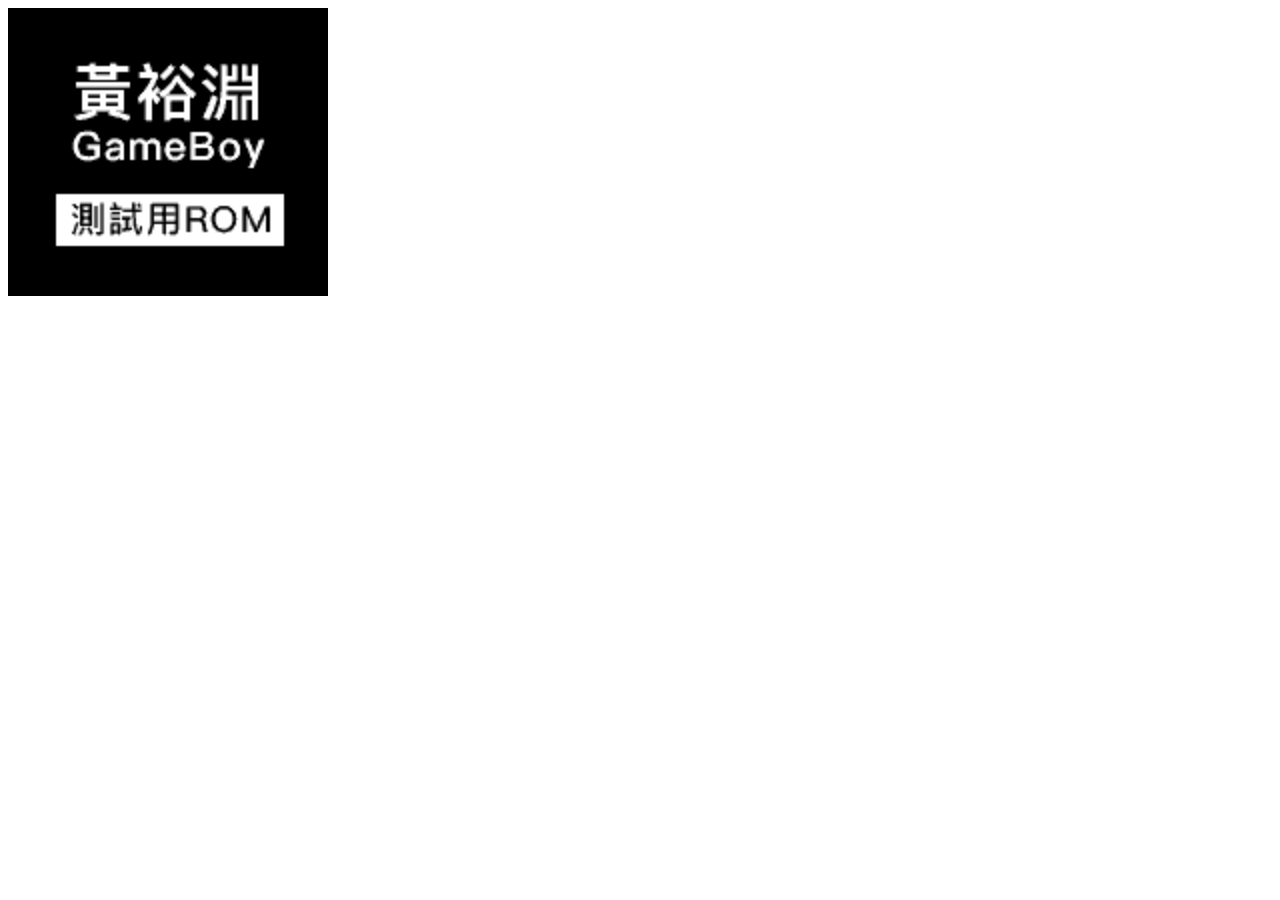
==== index.html @ 043f4d58 "Add files via upload" ====
<!DOCTYPE html>
<html lang="en">

<head>
    <meta charset="UTF-8">
    <meta name="viewport" content="width=device-width, initial-scale=1.0">
    <title>Document</title>
</head>

<body>
    <canvas id="bootLogo" width="192" height="32">

    </canvas>
    <!-- <script src="script/cartridge.js"></script>
    <script src="script/ppu.js"></script>
    <script src="script/apu.js"></script>
    <script src="script/interrupt-controller.js"></script>
    <script src="script/timer.js"></script>
    <script src="script/joypad.js"></script>
    <script src="script/wram.js"></script>
    <script src="script/cpu.js"></script>
    <script src="script/gb.js"></script> -->
    <script type="module" src="script/main.js"></script>

</body>

</html>
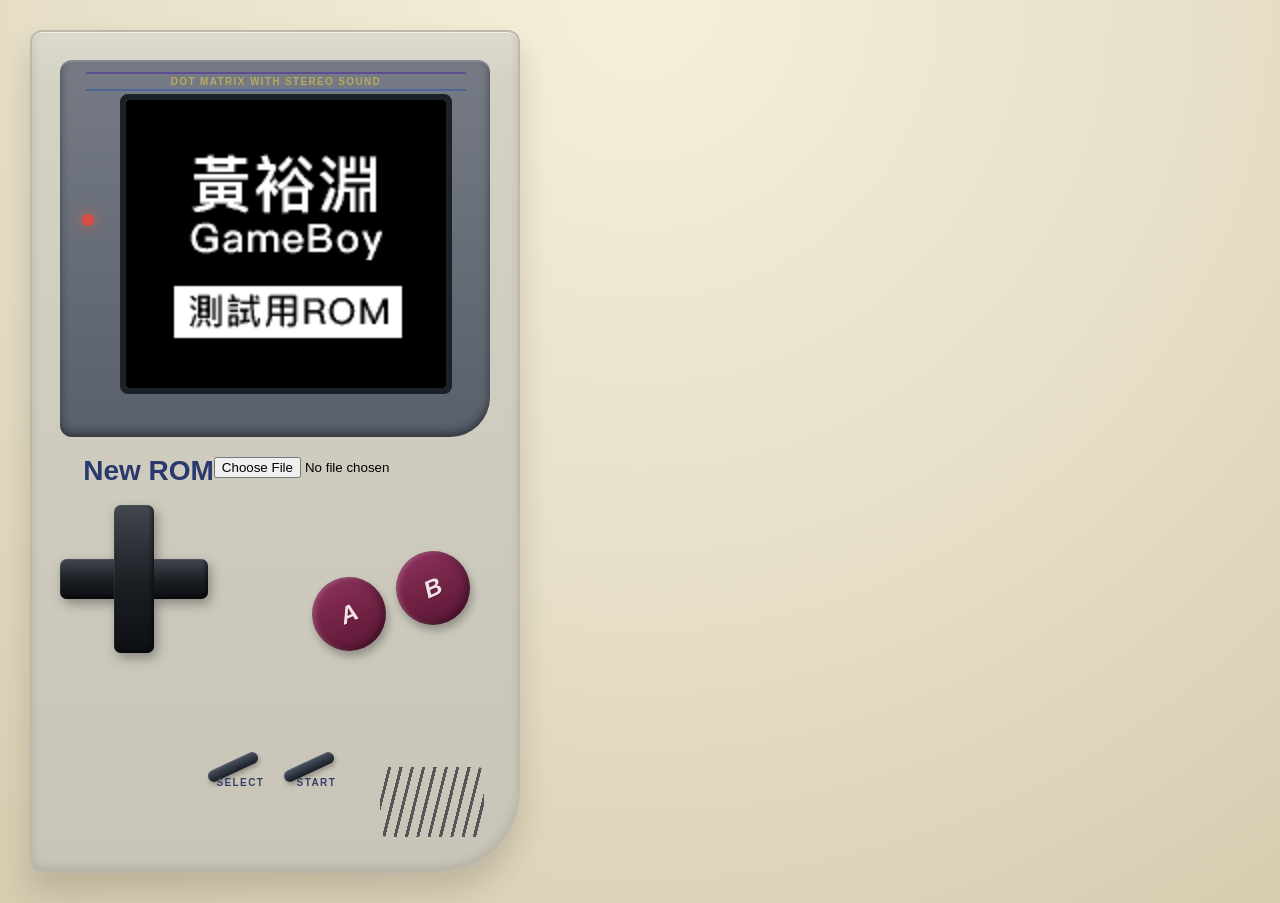
==== commit 03ba8563: "新增上傳ROM與修改UI RWD 修改main.js 讓模擬器可以讀取使用者自己上傳的ROM 以及新增UI RWD" ====
--- a/index.html
+++ b/index.html
@@ -5,12 +5,44 @@
     <meta charset="UTF-8">
     <meta name="viewport" content="width=device-width, initial-scale=1.0">
     <title>Document</title>
+    <link rel="stylesheet" href="css/reset.css">
+    <link rel="stylesheet" href="css/style.css">
+    <link rel="stylesheet" href="css/style-dmg.css">
+    <link rel="stylesheet" href="css/style-mobile.css">
 </head>
 
 <body>
-    <canvas id="bootLogo" width="192" height="32">
 
-    </canvas>
+
+    <div class="gameboy">
+        <div class="display">
+            <div class="display-content">
+                <canvas id="bootLogo" width="320" height="288"></canvas>
+            </div>
+
+        </div>
+        <div class="rom-input"><span>New ROM</span><input id="rom-input" type="file" accept=".gb"></div>
+
+        <div class="joypad" id="joypad">
+            <div class="crosspad" id="crosspad">
+                <button class="up" data-key="ArrowUp" id="up-button"></button>
+                <button class="down" data-key="ArrowDown" id="down-button"></button>
+                <button class="right" data-key="ArrowRight" id="right-button"></button>
+                <button class="left" data-key="ArrowLeft" id="left-button"></button>
+            </div>
+
+            <button class="round-button a-button" data-key="KeyZ" id="a-button">A</button>
+            <button class="round-button b-button" data-key="KeyX" id="b-button">B</button>
+
+            <button class="square-button select-button" data-key="ShiftLeft" id="select-button"></button>
+            <button class="square-button enter-button" data-key="Enter" id="start-button"></button>
+
+        </div>
+
+    </div>
+
+
+
     <!-- <script src="script/cartridge.js"></script>
     <script src="script/ppu.js"></script>
     <script src="script/apu.js"></script>
@@ -24,4 +56,4 @@
 
 </body>
 
-</html>
+</html>
--- a/css/style.css
+++ b/css/style.css
@@ -0,0 +1,171 @@
+:root {
+    --shell-color: lightgray;
+    --display-color: #555;
+    --dpad-color: #222;
+    --action-button-color: #641d3b;
+    --system-button-color: #0b0d21;
+    --panel-radius: 20px;
+    --shell-corner-radius: 60px;
+    --shell-shadow: 5px 5px 20px rgba(0, 0, 0, 0.5), inset 2px 2px 5px rgba(255, 255, 255, 0.75), inset -2px -2px 5px rgba(0, 0, 0, 0.5);
+    --panel-shadow: inset 0 0 10px rgba(0, 0, 0, 0.5), inset 0 0 4px rgba(0, 0, 0, 0.5);
+    --button-shadow: inset 2px 2px 5px rgba(255, 255, 255, 0.25), inset 0 0 4px rgba(0, 0, 0, 0.5), 1px 1px 3px rgba(0, 0, 0, 0.75);
+}
+
+body {
+    padding: 30px;
+}
+
+.gameboy {
+    display: inline-block;
+    padding: 50px 50px 100px;
+    background: var(--shell-color);
+    border-radius: var(--panel-radius) var(--panel-radius) var(--shell-corner-radius) var(--panel-radius);
+    box-shadow: var(--shell-shadow);
+}
+
+.display {
+    position: relative;
+    padding: 20px 30px 20px 80px;
+    background: var(--display-color);
+    border-radius: var(--panel-radius);
+    box-shadow: var(--panel-shadow);
+}
+
+.display::after {
+    content: "";
+    position: absolute;
+    top: 131px;
+    left: 43px;
+    display: block;
+    width: 10px;
+    height: 10px;
+    background: white;
+    border-radius: 999px;
+    box-shadow: 0 0 10px rgba(255, 0, 0, 1), inset 0 0 10px rgba(255, 0, 0, 1), inset 0 0 6px rgba(255, 0, 0, 1);
+}
+
+.display-content {
+    display: inline-block;
+    overflow: hidden;
+    border-radius: 20px;
+}
+
+.joypad {
+    position: relative;
+    width: 430px;
+    /* padding-top: 50px; */
+}
+
+.crosspad {
+    position: relative;
+    width: 140px;
+    height: 140px;
+    filter: drop-shadow(2px 2px 4px rgba(0, 0, 0, 0.75));
+}
+
+.crosspad::after,
+.crosspad::before {
+    content: "";
+    position: absolute;
+    top: 0;
+    left: 50px;
+    width: 40px;
+    height: 140px;
+    background: var(--dpad-color);
+    border-radius: 5px;
+}
+
+.crosspad::before {
+    top: 50px;
+    left: 0;
+    width: 140px;
+    height: 40px;
+}
+
+.crosspad button {
+    position: absolute;
+    z-index: 100;
+    width: 40px;
+    height: 40px;
+    border: none;
+    background: transparent;
+    cursor: pointer;
+}
+
+.crosspad .up,
+.crosspad .down {
+    left: 50px;
+}
+
+.crosspad .up {
+    top: 0;
+}
+
+.crosspad .down {
+    bottom: 0;
+}
+
+.crosspad .left,
+.crosspad .right {
+    top: 50px;
+}
+
+.crosspad .left {
+    left: 0;
+}
+
+.crosspad .right {
+    right: 0;
+}
+
+.round-button {
+    position: absolute;
+    width: 80px;
+    height: 80px;
+    border: none;
+    border-radius: 999px;
+    color: antiquewhite;
+    font-size: 20px;
+    background: var(--action-button-color);
+    box-shadow: var(--button-shadow);
+    cursor: pointer;
+}
+
+.a-button {
+    top: 70px;
+    left: 237px;
+}
+
+.b-button {
+    top: 50px;
+    left: 344px;
+}
+
+.square-button {
+    position: absolute;
+    bottom: -30px;
+    left: 150px;
+    width: 50px;
+    height: 10px;
+    border: none;
+    border-radius: 10px;
+    background: var(--system-button-color);
+    transform: rotate(-30deg);
+    cursor: pointer;
+}
+
+.enter-button {
+    left: 220px;
+}
+
+.rom-input {
+    display: flex;
+    justify-content: center;
+    padding: 20px 10px;
+}
+
+.rom-input span {
+    color: #29396e;
+    font-size: 28px;
+    font-weight: 700;
+}
--- a/css/style-dmg.css
+++ b/css/style-dmg.css
@@ -0,0 +1,216 @@
+/* Load this file after style.css to apply the DMG skin. */
+
+:root {
+    --dmg-shell-top: #dddace;
+    --dmg-shell-bottom: #c8c5b8;
+    --dmg-shell-edge: #bdb9aa;
+    --dmg-bezel-top: #767b85;
+    --dmg-bezel-bottom: #59606b;
+    --dmg-purple: #5d4d95;
+    --dmg-blue: #4b679a;
+    --dmg-gold: #b9a95f;
+    --dmg-screen: #99a36a;
+    --dmg-screen-shadow: #667048;
+    --dmg-button-top: #8a2f5a;
+    --dmg-button-bottom: #5d1838;
+    --dmg-system-top: #4a5361;
+    --dmg-system-bottom: #181d26;
+    --dmg-ink: #23262d;
+}
+
+body {
+    background: radial-gradient(circle at top, #f6f0da 0, #e6dec6 55%, #d6ccb0 100%);
+    font-family: Arial, Helvetica, sans-serif;
+}
+
+.gameboy {
+    position: relative;
+    padding: 28px 28px 116px;
+    background: linear-gradient(180deg, var(--dmg-shell-top) 0, #d4d1c5 50px, var(--dmg-shell-bottom) 100%);
+    border: 2px solid var(--dmg-shell-edge);
+    border-radius: 12px 12px 82px 12px;
+    box-shadow: 0 18px 30px rgba(54, 47, 33, 0.18), inset 0 1px 0 rgba(255, 255, 255, 0.65), inset 0 -4px 8px rgba(104, 95, 79, 0.2);
+}
+
+.gameboy::after {
+    content: "";
+    position: absolute;
+    right: 34px;
+    bottom: 34px;
+    width: 104px;
+    height: 70px;
+    background: repeating-linear-gradient(104deg, transparent 0 8px, rgba(35, 38, 45, 0.88) 8px 11px);
+    border-radius: 6px;
+    opacity: 0.8;
+    pointer-events: none;
+}
+
+.display {
+    padding: 34px 24px 40px 60px;
+    background: linear-gradient(180deg, var(--dmg-bezel-top) 0, var(--dmg-bezel-bottom) 100%);
+    border-radius: 12px 12px 40px 12px;
+    box-shadow: inset 0 2px 0 rgba(255, 255, 255, 0.18), inset 0 -4px 10px rgba(0, 0, 0, 0.45);
+}
+
+.display::before {
+    content: "DOT MATRIX WITH STEREO SOUND";
+    position: absolute;
+    top: 12px;
+    left: 26px;
+    right: 24px;
+    padding: 3px 0 2px;
+    border-top: 2px solid var(--dmg-purple);
+    border-bottom: 2px solid var(--dmg-blue);
+    color: var(--dmg-gold);
+    font-size: 10px;
+    font-weight: 700;
+    letter-spacing: 1.35px;
+    text-align: center;
+}
+
+.display::after {
+    top: 154px;
+    left: 22px;
+    width: 12px;
+    height: 12px;
+    background: #d74d46;
+    box-shadow: 0 0 14px rgba(255, 89, 74, 0.8);
+}
+
+.display-content {
+    position: relative;
+    border: 6px solid #1c2128;
+    border-radius: 8px;
+    background: var(--dmg-screen);
+    box-shadow: inset 0 0 0 2px rgba(255, 255, 255, 0.08), inset 0 0 18px rgba(58, 65, 38, 0.42);
+}
+
+.display-content canvas {
+    display: block;
+    background: linear-gradient(180deg, #a2ac74 0, var(--dmg-screen) 100%);
+}
+
+.joypad {
+    min-height: 250px;
+    /* padding-top: 74px; */
+}
+
+/* .joypad::before {
+    content: "Nick's GAME BOY";
+    position: absolute;
+    top: 4px;
+    left: 122px;
+    color: #29396e;
+    font-size: 28px;
+    font-weight: 700;
+    letter-spacing: -0.7px;
+} */
+
+.crosspad {
+    width: 148px;
+    height: 148px;
+    filter: drop-shadow(3px 5px 6px rgba(0, 0, 0, 0.32));
+}
+
+.crosspad::after,
+.crosspad::before {
+    left: 54px;
+    width: 40px;
+    height: 148px;
+    background: linear-gradient(180deg, #424850 0, #1a1d22 55%, #0d0f13 100%);
+    border-radius: 7px;
+    box-shadow: inset 1px 1px 0 rgba(255, 255, 255, 0.08), inset -2px -2px 4px rgba(0, 0, 0, 0.58);
+}
+
+.crosspad::before {
+    top: 54px;
+    left: 0;
+    width: 148px;
+    height: 40px;
+}
+
+.crosspad button {
+    width: 40px;
+    height: 40px;
+    border-radius: 8px;
+    appearance: none;
+}
+
+.crosspad .up,
+.crosspad .down {
+    left: 54px;
+}
+
+.crosspad .left,
+.crosspad .right {
+    top: 54px;
+}
+
+.round-button {
+    width: 74px;
+    height: 74px;
+    background: linear-gradient(180deg, var(--dmg-button-top) 0, #712244 55%, var(--dmg-button-bottom) 100%);
+    box-shadow: inset 2px 2px 5px rgba(255, 255, 255, 0.2), inset -3px -3px 7px rgba(0, 0, 0, 0.35), 0 6px 8px rgba(0, 0, 0, 0.28);
+    color: #f0e3e7;
+    font-size: 24px;
+    font-style: italic;
+    font-weight: 700;
+    text-shadow: 0 1px 1px rgba(0, 0, 0, 0.24);
+    transform: rotate(-24deg);
+}
+
+.a-button {
+    top: 72px;
+    left: 252px;
+}
+
+.b-button {
+    top: 46px;
+    left: 336px;
+}
+
+.square-button {
+    bottom: -18px;
+    width: 54px;
+    height: 12px;
+    background: linear-gradient(180deg, var(--dmg-system-top) 0, var(--dmg-system-bottom) 100%);
+    border-radius: 12px;
+    box-shadow: inset 1px 1px 1px rgba(255, 255, 255, 0.1), 0 3px 4px rgba(0, 0, 0, 0.28);
+    transform: rotate(-25deg);
+}
+
+.select-button {
+    left: 146px;
+}
+
+.enter-button {
+    left: 222px;
+}
+
+.select-button::after,
+.enter-button::after {
+    position: absolute;
+    top: 18px;
+    left: 50%;
+    color: #354067;
+    font-size: 10px;
+    font-weight: 700;
+    letter-spacing: 1.4px;
+    transform: translateX(-50%) rotate(25deg);
+}
+
+.select-button::after {
+    content: "SELECT";
+}
+
+.enter-button::after {
+    content: "START";
+}
+
+.round-button:active {
+    transform: translateY(2px) rotate(-24deg);
+}
+
+.square-button:active {
+    transform: translateY(1px) rotate(-25deg);
+}
--- a/css/style-mobile.css
+++ b/css/style-mobile.css
@@ -0,0 +1,182 @@
+/* Load this file after style-dmg.css for mobile layout overrides. */
+
+@media (max-width: 480px) {
+    body {
+        padding: 8px 0 24px;
+        overflow-x: hidden;
+    }
+
+    .gameboy {
+        display: block;
+        box-sizing: border-box;
+        width: 100%;
+        max-width: 360px;
+        margin: 0 auto;
+        padding: 10px 0 28px;
+        border-width: 0;
+        border-radius: 24px;
+        box-shadow: none;
+    }
+
+    .gameboy::after {
+        display: none;
+    }
+
+    .display {
+        box-sizing: border-box;
+        width: 320px;
+        margin: 0 auto;
+        padding: 24px 0 18px;
+        border-radius: 16px;
+    }
+
+    .display::before {
+        top: 8px;
+        left: 10px;
+        right: 10px;
+        padding: 2px 0;
+        font-size: 8px;
+        letter-spacing: 1px;
+    }
+
+    .display::after {
+        top: 147px;
+        left: 8px;
+        width: 10px;
+        height: 10px;
+    }
+
+    .display-content {
+        border-width: 0;
+        border-radius: 0;
+    }
+
+    .display-content canvas,
+    #bootLogo {
+        display: block;
+        width: 320px;
+        height: 288px;
+        max-width: none;
+        max-height: none;
+    }
+
+    .joypad {
+        display: grid;
+        grid-template-columns: 124px 64px 64px;
+        grid-template-rows: 72px 40px;
+        grid-template-areas:
+            "dpad b a"
+            "dpad select start";
+        justify-content: space-between;
+        align-items: end;
+        width: 320px;
+        min-height: 0;
+        margin: 0 auto;
+        /* padding-top: 56px; */
+        column-gap: 10px;
+        row-gap: 14px;
+    }
+
+    .joypad::before {
+        top: 4px;
+        left: 0;
+        width: 320px;
+        font-size: 18px;
+        letter-spacing: -0.3px;
+        text-align: center;
+        transform: none;
+    }
+
+    .crosspad {
+        grid-area: dpad;
+        width: 124px;
+        height: 124px;
+        align-self: end;
+        filter: drop-shadow(2px 4px 5px rgba(0, 0, 0, 0.28));
+    }
+
+    .crosspad::after,
+    .crosspad::before {
+        left: 42px;
+        width: 40px;
+        height: 124px;
+    }
+
+    .crosspad::before {
+        top: 42px;
+        left: 0;
+        width: 124px;
+        height: 40px;
+    }
+
+    .crosspad .up,
+    .crosspad .down {
+        left: 42px;
+    }
+
+    .crosspad .left,
+    .crosspad .right {
+        top: 42px;
+    }
+
+    .round-button,
+    .square-button {
+        position: static;
+        justify-self: center;
+        align-self: center;
+        touch-action: manipulation;
+        -webkit-tap-highlight-color: transparent;
+    }
+
+    .round-button {
+        width: 64px;
+        height: 64px;
+        font-size: 22px;
+        transform: rotate(-18deg);
+    }
+
+    .a-button {
+        grid-area: a;
+        align-self: start;
+    }
+
+    .b-button {
+        grid-area: b;
+        align-self: end;
+        transform: translateY(14px) rotate(-18deg);
+    }
+
+    .square-button {
+        width: 56px;
+        height: 14px;
+        transform: rotate(-20deg);
+    }
+
+    .select-button {
+        grid-area: select;
+    }
+
+    .enter-button {
+        grid-area: start;
+    }
+
+    .select-button::after,
+    .enter-button::after {
+        top: 18px;
+        font-size: 9px;
+        letter-spacing: 1px;
+        transform: translateX(-50%) rotate(20deg);
+    }
+
+    .a-button:active {
+        transform: translateY(2px) rotate(-18deg);
+    }
+
+    .b-button:active {
+        transform: translateY(16px) rotate(-18deg);
+    }
+
+    .square-button:active {
+        transform: translateY(1px) rotate(-20deg);
+    }
+}
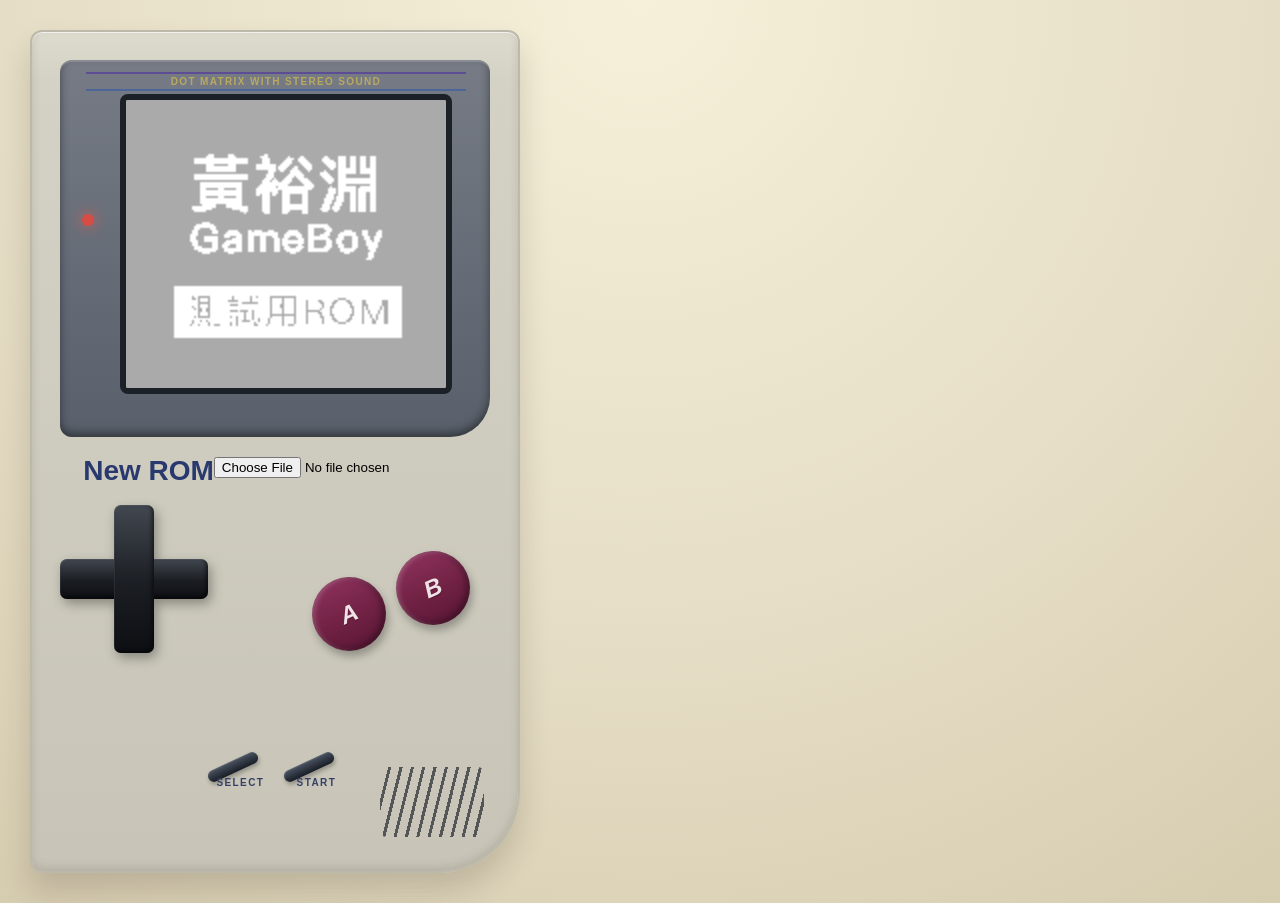
==== commit 873bd0e1: "Add files via upload" ====
--- a/index.html
+++ b/index.html
@@ -4,7 +4,21 @@
 <head>
     <meta charset="UTF-8">
     <meta name="viewport" content="width=device-width, initial-scale=1.0">
-    <title>Document</title>
+    <title>裕淵的GB模擬器</title>
+    <link rel="canonical" href="https://nickhuang1121.github.io/gameboy-emulator-js/">
+    <meta name="description" content="在瀏覽器中遊玩的 Game Boy 模擬器。">
+    <meta property="og:type" content="website">
+    <meta property="og:url" content="https://nickhuang1121.github.io/gameboy-emulator-js/">
+    <meta property="og:title" content="裕淵的GB模擬器">
+    <meta property="og:description" content="在瀏覽器中遊玩的 Game Boy 模擬器。">
+    <meta property="og:image" content="https://nickhuang1121.github.io/gameboy-emulator-js/images/img_gbemu.jpg">
+    <meta property="og:image:width" content="480">
+    <meta property="og:image:height" content="360">
+    <meta property="og:image:alt" content="裕淵的GB模擬器畫面截圖">
+    <meta name="twitter:card" content="summary_large_image">
+    <meta name="twitter:title" content="裕淵的GB模擬器">
+    <meta name="twitter:description" content="在瀏覽器中遊玩的 Game Boy 模擬器。">
+    <meta name="twitter:image" content="https://nickhuang1121.github.io/gameboy-emulator-js/images/img_gbemu.jpg">
     <link rel="stylesheet" href="css/reset.css">
     <link rel="stylesheet" href="css/style.css">
     <link rel="stylesheet" href="css/style-dmg.css">
@@ -41,19 +55,8 @@
 
     </div>
 
-
-
-    <!-- <script src="script/cartridge.js"></script>
-    <script src="script/ppu.js"></script>
-    <script src="script/apu.js"></script>
-    <script src="script/interrupt-controller.js"></script>
-    <script src="script/timer.js"></script>
-    <script src="script/joypad.js"></script>
-    <script src="script/wram.js"></script>
-    <script src="script/cpu.js"></script>
-    <script src="script/gb.js"></script> -->
     <script type="module" src="script/main.js"></script>
 
 </body>
 
-</html>+</html>
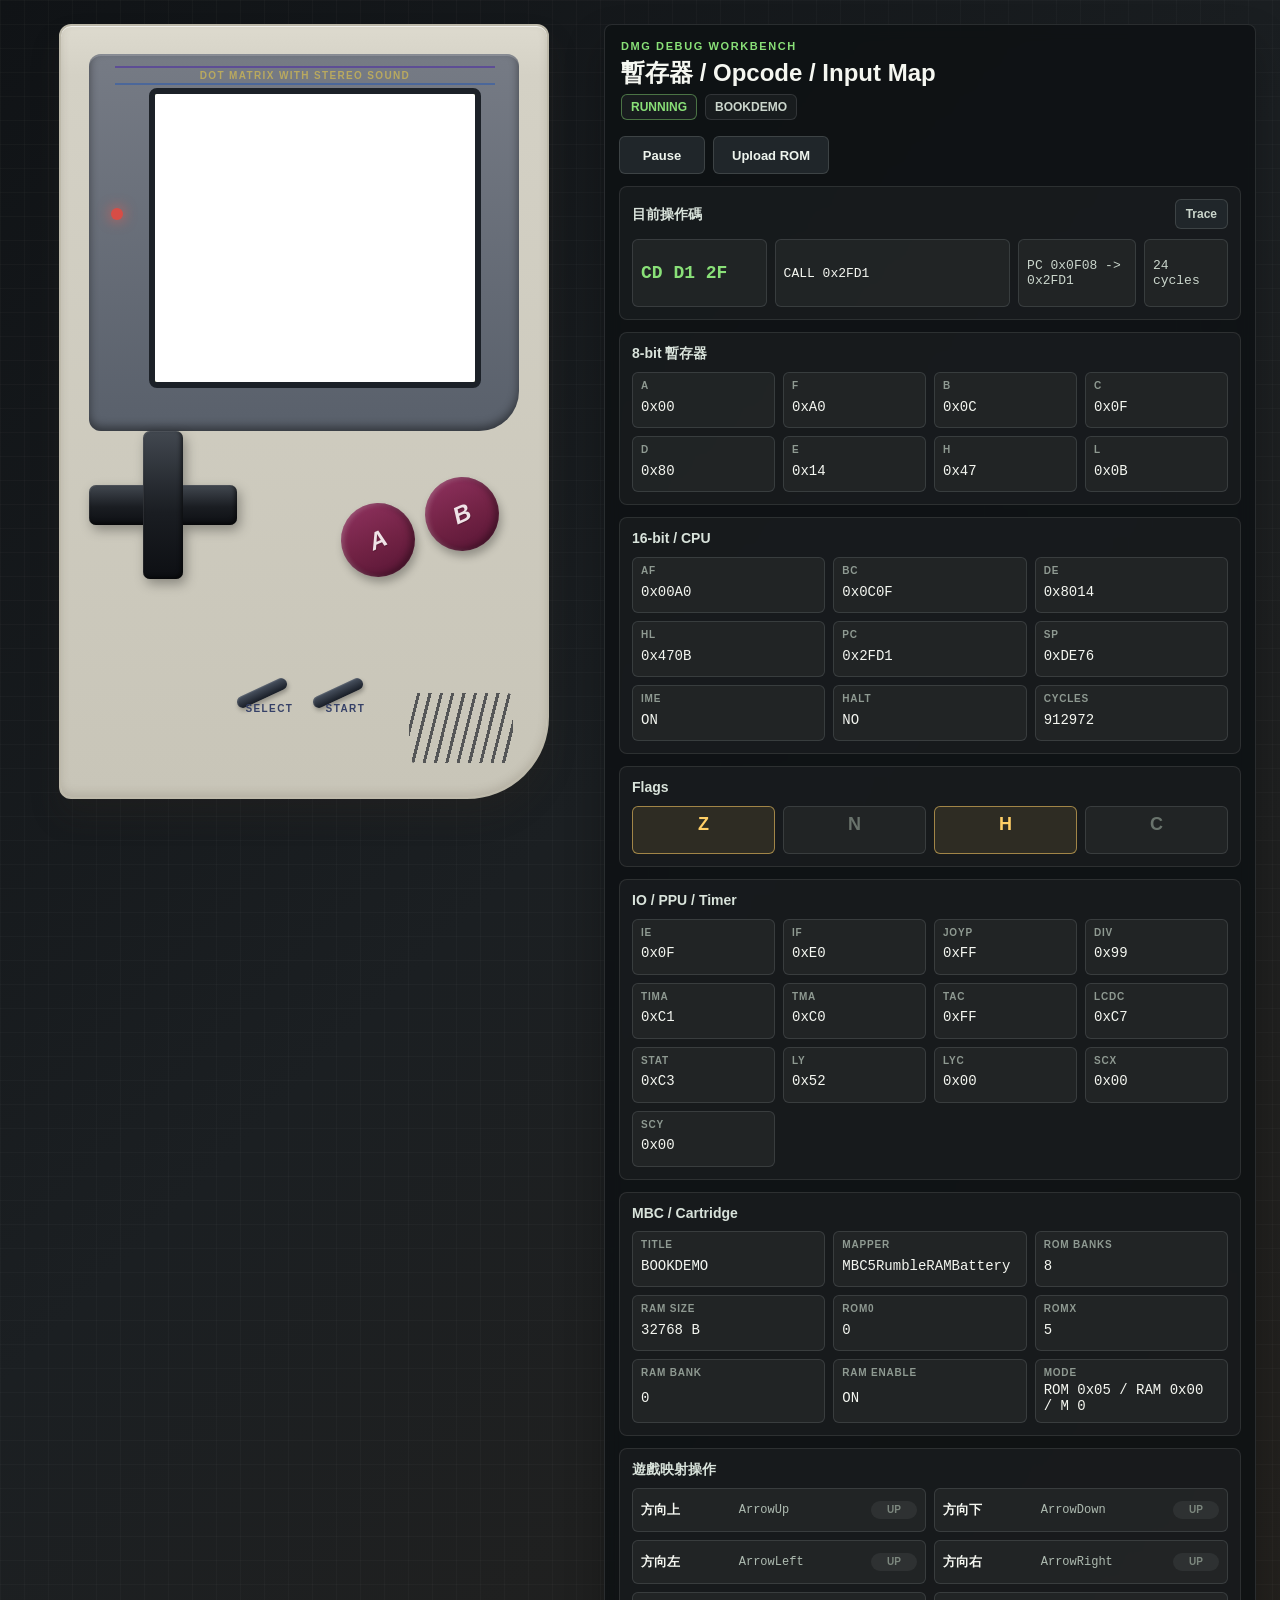
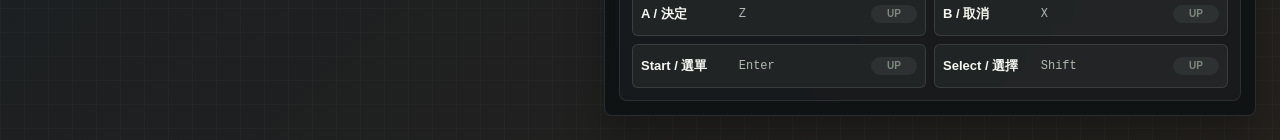
==== commit 1e93d347: "add workbench add workbench" ====
--- a/index.html
+++ b/index.html
@@ -1,62 +1,125 @@
 <!DOCTYPE html>
-<html lang="en">
+<html lang="zh-Hant">
 
 <head>
     <meta charset="UTF-8">
     <meta name="viewport" content="width=device-width, initial-scale=1.0">
-    <title>裕淵的GB模擬器</title>
-    <link rel="canonical" href="https://nickhuang1121.github.io/gameboy-emulator-js/">
-    <meta name="description" content="在瀏覽器中遊玩的 Game Boy 模擬器。">
-    <meta property="og:type" content="website">
-    <meta property="og:url" content="https://nickhuang1121.github.io/gameboy-emulator-js/">
-    <meta property="og:title" content="裕淵的GB模擬器">
-    <meta property="og:description" content="在瀏覽器中遊玩的 Game Boy 模擬器。">
-    <meta property="og:image" content="https://nickhuang1121.github.io/gameboy-emulator-js/images/img_gbemu.jpg">
-    <meta property="og:image:width" content="480">
-    <meta property="og:image:height" content="360">
-    <meta property="og:image:alt" content="裕淵的GB模擬器畫面截圖">
-    <meta name="twitter:card" content="summary_large_image">
-    <meta name="twitter:title" content="裕淵的GB模擬器">
-    <meta name="twitter:description" content="在瀏覽器中遊玩的 Game Boy 模擬器。">
-    <meta name="twitter:image" content="https://nickhuang1121.github.io/gameboy-emulator-js/images/img_gbemu.jpg">
+    <title>裕淵的GB模擬器 Debug Workbench</title>
+    <meta name="description" content="Game Boy emulator debug workbench with live CPU registers, opcode trace, mapper state, and input mapping.">
     <link rel="stylesheet" href="css/reset.css">
     <link rel="stylesheet" href="css/style.css">
     <link rel="stylesheet" href="css/style-dmg.css">
     <link rel="stylesheet" href="css/style-mobile.css">
+    <link rel="stylesheet" href="css/debug-tools.css">
 </head>
 
-<body>
+<body class="debug-workbench">
+    <main class="debug-layout">
+        <section class="emulator-stage" aria-label="Game Boy emulator">
+            <div class="gameboy">
+                <div class="display">
+                    <div class="display-content">
+                        <canvas id="bootLogo" width="320" height="288"></canvas>
+                    </div>
+                </div>
 
+                <div class="rom-input">
+                    <span>Upload ROM</span>
+                    <input id="rom-input" type="file" accept=".gb">
+                </div>
 
-    <div class="gameboy">
-        <div class="display">
-            <div class="display-content">
-                <canvas id="bootLogo" width="320" height="288"></canvas>
+                <div class="joypad" id="joypad">
+                    <div class="crosspad" id="crosspad">
+                        <button class="up" data-key="ArrowUp" id="up-button" aria-label="Up"></button>
+                        <button class="down" data-key="ArrowDown" id="down-button" aria-label="Down"></button>
+                        <button class="right" data-key="ArrowRight" id="right-button" aria-label="Right"></button>
+                        <button class="left" data-key="ArrowLeft" id="left-button" aria-label="Left"></button>
+                    </div>
+
+                    <button class="round-button a-button" data-key="KeyZ" id="a-button">A</button>
+                    <button class="round-button b-button" data-key="KeyX" id="b-button">B</button>
+
+                    <button class="square-button select-button" data-key="ShiftLeft" id="select-button" aria-label="Select"></button>
+                    <button class="square-button enter-button" data-key="Enter" id="start-button" aria-label="Start"></button>
+                </div>
             </div>
+        </section>
 
-        </div>
-        <div class="rom-input"><span>New ROM</span><input id="rom-input" type="file" accept=".gb"></div>
+        <aside class="debug-panel" aria-label="Emulator debug panel">
+            <header class="debug-panel-header">
+                <p class="debug-kicker">DMG DEBUG WORKBENCH</p>
+                <h1>暫存器 / Opcode / Input Map</h1>
+                <div class="status-strip">
+                    <span id="run-state">BOOT</span>
+                    <span id="rom-title">book_demo.gb</span>
+                </div>
+            </header>
 
-        <div class="joypad" id="joypad">
-            <div class="crosspad" id="crosspad">
-                <button class="up" data-key="ArrowUp" id="up-button"></button>
-                <button class="down" data-key="ArrowDown" id="down-button"></button>
-                <button class="right" data-key="ArrowRight" id="right-button"></button>
-                <button class="left" data-key="ArrowLeft" id="left-button"></button>
-            </div>
+            <section class="debug-toolbar" aria-label="Execution controls">
+                <button id="pause-toggle" type="button">Pause</button>
+                <button id="step-button" type="button" hidden>Step</button>
+                <label class="upload-rom-button" for="rom-input">Upload ROM</label>
+            </section>
 
-            <button class="round-button a-button" data-key="KeyZ" id="a-button">A</button>
-            <button class="round-button b-button" data-key="KeyX" id="b-button">B</button>
+            <section class="debug-section opcode-section">
+                <div class="section-title">
+                    <h2>目前操作碼</h2>
+                    <button id="opcode-log-toggle" type="button" aria-expanded="false">Trace</button>
+                </div>
+                <div class="opcode-readout">
+                    <span id="opcode-value">--</span>
+                    <span id="opcode-mnemonic">Waiting for CPU</span>
+                    <span id="opcode-pc">PC --</span>
+                    <span id="opcode-cycles">-- cycles</span>
+                </div>
+                <textarea id="opcode-log" class="opcode-log" readonly aria-label="Recent opcode trace"></textarea>
+            </section>
 
-            <button class="square-button select-button" data-key="ShiftLeft" id="select-button"></button>
-            <button class="square-button enter-button" data-key="Enter" id="start-button"></button>
+            <section class="debug-section">
+                <div class="section-title">
+                    <h2>8-bit 暫存器</h2>
+                </div>
+                <div id="register-grid" class="metric-grid metric-grid-4"></div>
+            </section>
 
-        </div>
+            <section class="debug-section">
+                <div class="section-title">
+                    <h2>16-bit / CPU</h2>
+                </div>
+                <div id="cpu-grid" class="metric-grid metric-grid-3"></div>
+            </section>
 
-    </div>
+            <section class="debug-section">
+                <div class="section-title">
+                    <h2>Flags</h2>
+                </div>
+                <div id="flag-grid" class="flag-grid"></div>
+            </section>
 
-    <script type="module" src="script/main.js"></script>
+            <section class="debug-section">
+                <div class="section-title">
+                    <h2>IO / PPU / Timer</h2>
+                </div>
+                <div id="io-grid" class="metric-grid metric-grid-4"></div>
+            </section>
 
+            <section class="debug-section">
+                <div class="section-title">
+                    <h2>MBC / Cartridge</h2>
+                </div>
+                <div id="mapper-grid" class="metric-grid metric-grid-3"></div>
+            </section>
+
+            <section class="debug-section input-section">
+                <div class="section-title">
+                    <h2>遊戲映射操作</h2>
+                </div>
+                <div id="input-map" class="input-map"></div>
+            </section>
+        </aside>
+    </main>
+
+    <script type="module" src="script/debug-main.js"></script>
 </body>
 
 </html>
--- a/css/debug-tools.css
+++ b/css/debug-tools.css
@@ -0,0 +1,426 @@
+* {
+    box-sizing: border-box;
+}
+
+.debug-workbench {
+    min-height: 100vh;
+    padding: 24px;
+    overflow-x: hidden;
+    background:
+        linear-gradient(90deg, rgba(255, 255, 255, 0.025) 1px, transparent 1px),
+        linear-gradient(180deg, rgba(255, 255, 255, 0.025) 1px, transparent 1px),
+        linear-gradient(135deg, #101316 0, #1b1f22 46%, #24211d 100%);
+    background-size: 24px 24px, 24px 24px, auto;
+    color: #e7ece8;
+    font-family: Arial, Helvetica, sans-serif;
+}
+
+.debug-layout {
+    display: grid;
+    grid-template-columns: minmax(430px, 560px) minmax(420px, 1fr);
+    align-items: start;
+    gap: 20px;
+    width: min(1280px, 100%);
+    margin: 0 auto;
+}
+
+.emulator-stage {
+    position: sticky;
+    top: 24px;
+    display: flex;
+    justify-content: center;
+    min-width: 0;
+}
+
+.debug-workbench .gameboy {
+    max-width: 100%;
+}
+
+.debug-workbench .rom-input {
+    position: absolute;
+    width: 1px;
+    height: 1px;
+    margin: -1px;
+    overflow: hidden;
+    clip-path: inset(50%);
+    white-space: nowrap;
+}
+
+.debug-panel {
+    display: grid;
+    gap: 12px;
+    min-width: 0;
+    padding: 14px;
+    border: 1px solid rgba(231, 236, 232, 0.12);
+    border-radius: 8px;
+    background: rgba(14, 18, 20, 0.88);
+    box-shadow: 0 20px 38px rgba(0, 0, 0, 0.25);
+    backdrop-filter: blur(8px);
+}
+
+.debug-panel-header {
+    display: grid;
+    gap: 8px;
+    padding: 2px 2px 4px;
+}
+
+.debug-kicker {
+    color: #89e078;
+    font-size: 11px;
+    font-weight: 700;
+    letter-spacing: 1.6px;
+}
+
+.debug-panel h1 {
+    margin: 0;
+    color: #f5f7f1;
+    font-size: 24px;
+    line-height: 1.1;
+    letter-spacing: 0;
+}
+
+.status-strip {
+    display: flex;
+    flex-wrap: wrap;
+    gap: 8px;
+}
+
+.status-strip span,
+.opcode-readout span,
+.metric,
+.flag,
+.input-map-item {
+    border: 1px solid rgba(231, 236, 232, 0.12);
+    background: rgba(255, 255, 255, 0.045);
+}
+
+.status-strip span {
+    min-width: 76px;
+    padding: 6px 9px;
+    border-radius: 6px;
+    color: #cbd6cc;
+    font-size: 12px;
+    font-weight: 700;
+}
+
+#run-state[data-state="running"] {
+    border-color: rgba(137, 224, 120, 0.45);
+    color: #89e078;
+}
+
+#run-state[data-state="paused"] {
+    border-color: rgba(255, 207, 102, 0.5);
+    color: #ffcf66;
+}
+
+#run-state[data-state="stopped"] {
+    border-color: rgba(255, 112, 112, 0.5);
+    color: #ff9292;
+}
+
+.debug-toolbar {
+    display: grid;
+    grid-template-columns: 86px 116px;
+    gap: 8px;
+}
+
+.debug-toolbar button,
+.debug-toolbar .upload-rom-button,
+.section-title button {
+    display: inline-flex;
+    align-items: center;
+    justify-content: center;
+    min-height: 38px;
+    border: 1px solid rgba(231, 236, 232, 0.14);
+    border-radius: 6px;
+    background: #20262a;
+    color: #eef4ed;
+    font: inherit;
+    font-size: 13px;
+    font-weight: 700;
+    text-decoration: none;
+}
+
+.debug-toolbar button,
+.debug-toolbar .upload-rom-button,
+.section-title button {
+    cursor: pointer;
+}
+
+.debug-toolbar [hidden] {
+    display: none;
+}
+
+.debug-toolbar button:hover,
+.debug-toolbar .upload-rom-button:hover,
+.section-title button:hover {
+    border-color: rgba(137, 224, 120, 0.45);
+}
+
+.debug-section {
+    display: grid;
+    gap: 10px;
+    padding: 12px;
+    border: 1px solid rgba(231, 236, 232, 0.1);
+    border-radius: 8px;
+    background: rgba(255, 255, 255, 0.035);
+}
+
+.section-title {
+    display: flex;
+    align-items: center;
+    justify-content: space-between;
+    gap: 10px;
+}
+
+.section-title h2 {
+    margin: 0;
+    color: #d9e3db;
+    font-size: 14px;
+    line-height: 1.2;
+    letter-spacing: 0;
+}
+
+.section-title button {
+    min-height: 30px;
+    padding: 0 10px;
+    color: #cbd6cc;
+    font-size: 12px;
+}
+
+.section-title button[aria-expanded="true"] {
+    border-color: rgba(122, 184, 255, 0.5);
+    color: #7ab8ff;
+}
+
+.opcode-readout {
+    display: grid;
+    grid-template-columns: minmax(110px, 0.8fr) minmax(160px, 1.4fr) minmax(90px, 0.7fr) minmax(72px, 0.5fr);
+    gap: 8px;
+    min-height: 68px;
+}
+
+.opcode-readout span {
+    min-width: 0;
+    min-height: 68px;
+    padding: 8px;
+    border-radius: 6px;
+    color: #cbd6cc;
+    font-family: "SFMono-Regular", Consolas, "Liberation Mono", monospace;
+    font-size: 13px;
+    line-height: 1.2;
+    align-content: center;
+    overflow-wrap: anywhere;
+}
+
+#opcode-value {
+    color: #89e078;
+    font-size: 18px;
+    font-weight: 800;
+}
+
+#opcode-mnemonic {
+    color: #f5f7f1;
+}
+
+.opcode-log {
+    display: none;
+    width: 100%;
+    min-height: 220px;
+    resize: vertical;
+    padding: 10px;
+    border: 1px solid rgba(122, 184, 255, 0.25);
+    border-radius: 6px;
+    background: #0c1012;
+    color: #b8c9bc;
+    font-family: "SFMono-Regular", Consolas, "Liberation Mono", monospace;
+    font-size: 12px;
+    line-height: 1.45;
+}
+
+.opcode-log.is-open {
+    display: block;
+}
+
+.metric-grid {
+    display: grid;
+    gap: 8px;
+}
+
+.metric-grid-4 {
+    grid-template-columns: repeat(4, minmax(0, 1fr));
+}
+
+.metric-grid-3 {
+    grid-template-columns: repeat(3, minmax(0, 1fr));
+}
+
+.metric {
+    display: grid;
+    gap: 5px;
+    min-width: 0;
+    min-height: 56px;
+    padding: 8px;
+    border-radius: 6px;
+}
+
+.metric-label {
+    color: #8f9a92;
+    font-size: 10px;
+    font-weight: 800;
+    letter-spacing: 0.8px;
+    text-transform: uppercase;
+}
+
+.metric-value {
+    color: #f5f7f1;
+    font-family: "SFMono-Regular", Consolas, "Liberation Mono", monospace;
+    font-size: 14px;
+    line-height: 1.1;
+    overflow-wrap: anywhere;
+}
+
+.metric-value.is-hot {
+    color: #89e078;
+}
+
+.flag-grid {
+    display: grid;
+    grid-template-columns: repeat(4, minmax(0, 1fr));
+    gap: 8px;
+}
+
+.flag {
+    min-height: 48px;
+    padding: 8px;
+    border-radius: 6px;
+    color: #69736c;
+    font-size: 18px;
+    font-weight: 900;
+    text-align: center;
+}
+
+.flag.is-active {
+    border-color: rgba(255, 207, 102, 0.55);
+    color: #ffcf66;
+    background: rgba(255, 207, 102, 0.1);
+}
+
+.input-map {
+    display: grid;
+    grid-template-columns: repeat(2, minmax(0, 1fr));
+    gap: 8px;
+}
+
+.input-map-item {
+    display: grid;
+    grid-template-columns: minmax(76px, 0.8fr) minmax(88px, 1fr) minmax(58px, auto);
+    align-items: center;
+    gap: 8px;
+    min-height: 44px;
+    padding: 8px;
+    border-radius: 6px;
+}
+
+.input-action {
+    color: #f5f7f1;
+    font-size: 13px;
+    font-weight: 800;
+}
+
+.input-key {
+    color: #aebbb1;
+    font-family: "SFMono-Regular", Consolas, "Liberation Mono", monospace;
+    font-size: 12px;
+}
+
+.input-state {
+    justify-self: end;
+    min-width: 46px;
+    padding: 4px 6px;
+    border-radius: 999px;
+    background: rgba(255, 255, 255, 0.06);
+    color: #7d887f;
+    font-size: 10px;
+    font-weight: 900;
+    text-align: center;
+}
+
+.input-map-item.is-active {
+    border-color: rgba(137, 224, 120, 0.5);
+    background: rgba(137, 224, 120, 0.08);
+}
+
+.input-map-item.is-active .input-state {
+    background: rgba(137, 224, 120, 0.18);
+    color: #89e078;
+}
+
+@media (max-width: 1020px) {
+    .debug-layout {
+        grid-template-columns: 1fr;
+    }
+
+    .emulator-stage {
+        position: static;
+    }
+}
+
+@media (max-width: 620px) {
+    .debug-workbench {
+        padding: 10px;
+    }
+
+    .debug-panel {
+        padding: 10px;
+    }
+
+    .debug-toolbar,
+    .opcode-readout,
+    .metric-grid-3,
+    .metric-grid-4,
+    .input-map {
+        grid-template-columns: 1fr 1fr;
+    }
+
+    #opcode-mnemonic {
+        grid-column: 1 / -1;
+    }
+
+    .flag-grid {
+        grid-template-columns: repeat(4, minmax(0, 1fr));
+    }
+}
+
+@media (max-width: 480px) {
+    .debug-workbench {
+        padding: 8px 0 18px;
+    }
+
+    .debug-layout {
+        gap: 12px;
+    }
+
+    .debug-panel {
+        width: min(100% - 16px, 420px);
+        margin: 0 auto;
+    }
+
+    .debug-panel h1 {
+        font-size: 20px;
+    }
+
+    .metric-grid-3,
+    .metric-grid-4 {
+        grid-template-columns: 1fr 1fr;
+    }
+
+    .input-map,
+    .input-map-item {
+        grid-template-columns: 1fr;
+    }
+
+    .input-state {
+        justify-self: start;
+    }
+}
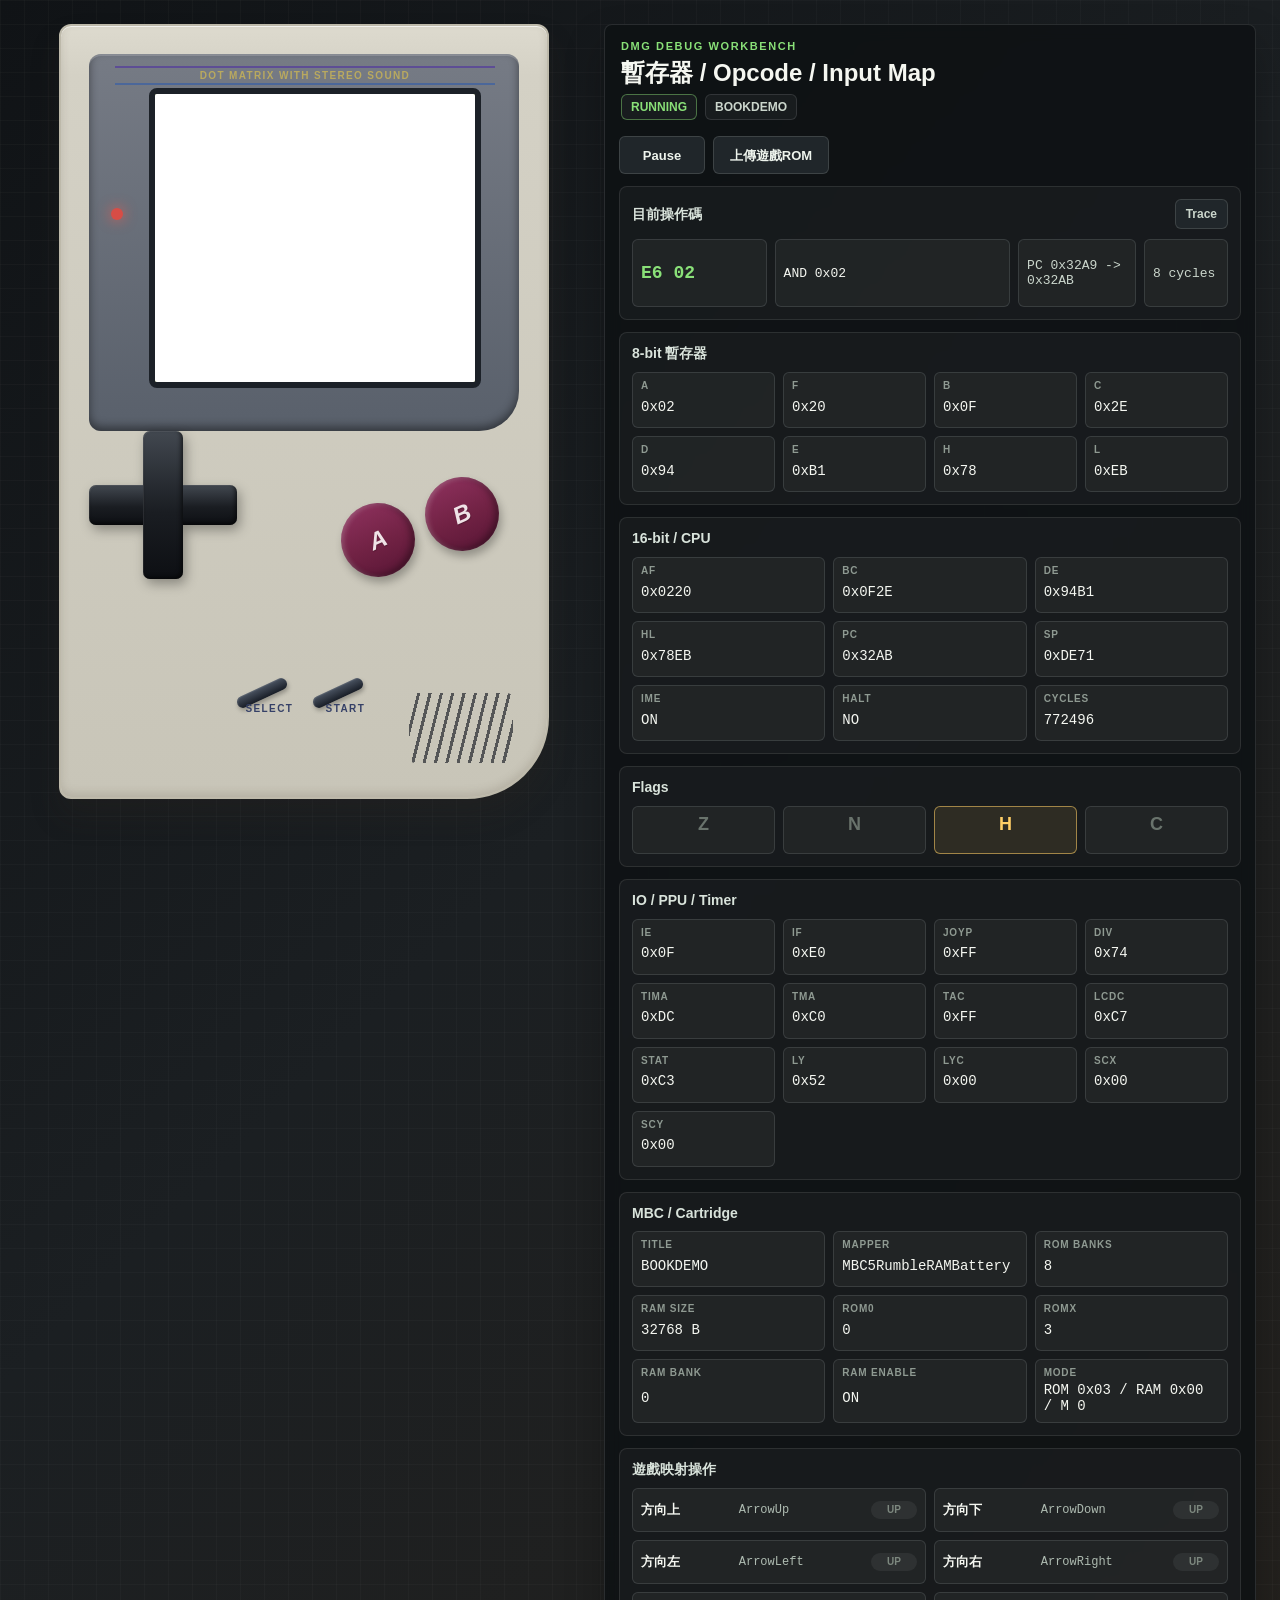
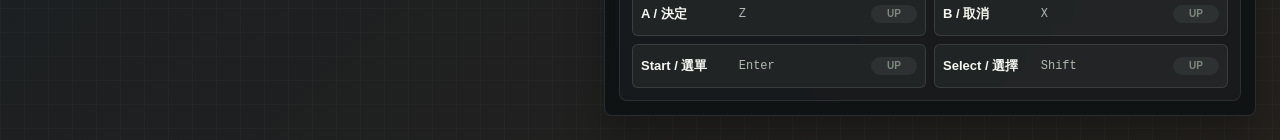
==== commit a8850b7b: "Add files via upload" ====
--- a/index.html
+++ b/index.html
@@ -5,7 +5,8 @@
     <meta charset="UTF-8">
     <meta name="viewport" content="width=device-width, initial-scale=1.0">
     <title>裕淵的GB模擬器 Debug Workbench</title>
-    <meta name="description" content="Game Boy emulator debug workbench with live CPU registers, opcode trace, mapper state, and input mapping.">
+    <meta name="description"
+        content="Game Boy emulator debug workbench with live CPU registers, opcode trace, mapper state, and input mapping.">
     <link rel="stylesheet" href="css/reset.css">
     <link rel="stylesheet" href="css/style.css">
     <link rel="stylesheet" href="css/style-dmg.css">
@@ -39,8 +40,10 @@
                     <button class="round-button a-button" data-key="KeyZ" id="a-button">A</button>
                     <button class="round-button b-button" data-key="KeyX" id="b-button">B</button>
 
-                    <button class="square-button select-button" data-key="ShiftLeft" id="select-button" aria-label="Select"></button>
-                    <button class="square-button enter-button" data-key="Enter" id="start-button" aria-label="Start"></button>
+                    <button class="square-button select-button" data-key="ShiftLeft" id="select-button"
+                        aria-label="Select"></button>
+                    <button class="square-button enter-button" data-key="Enter" id="start-button"
+                        aria-label="Start"></button>
                 </div>
             </div>
         </section>
@@ -56,9 +59,9 @@
             </header>
 
             <section class="debug-toolbar" aria-label="Execution controls">
-                <button id="pause-toggle" type="button">Pause</button>
+                <button id="pause-toggle" type="button">暫停</button>
                 <button id="step-button" type="button" hidden>Step</button>
-                <label class="upload-rom-button" for="rom-input">Upload ROM</label>
+                <label class="upload-rom-button" for="rom-input">上傳遊戲ROM</label>
             </section>
 
             <section class="debug-section opcode-section">
@@ -122,4 +125,4 @@
     <script type="module" src="script/debug-main.js"></script>
 </body>
 
-</html>
+</html>
